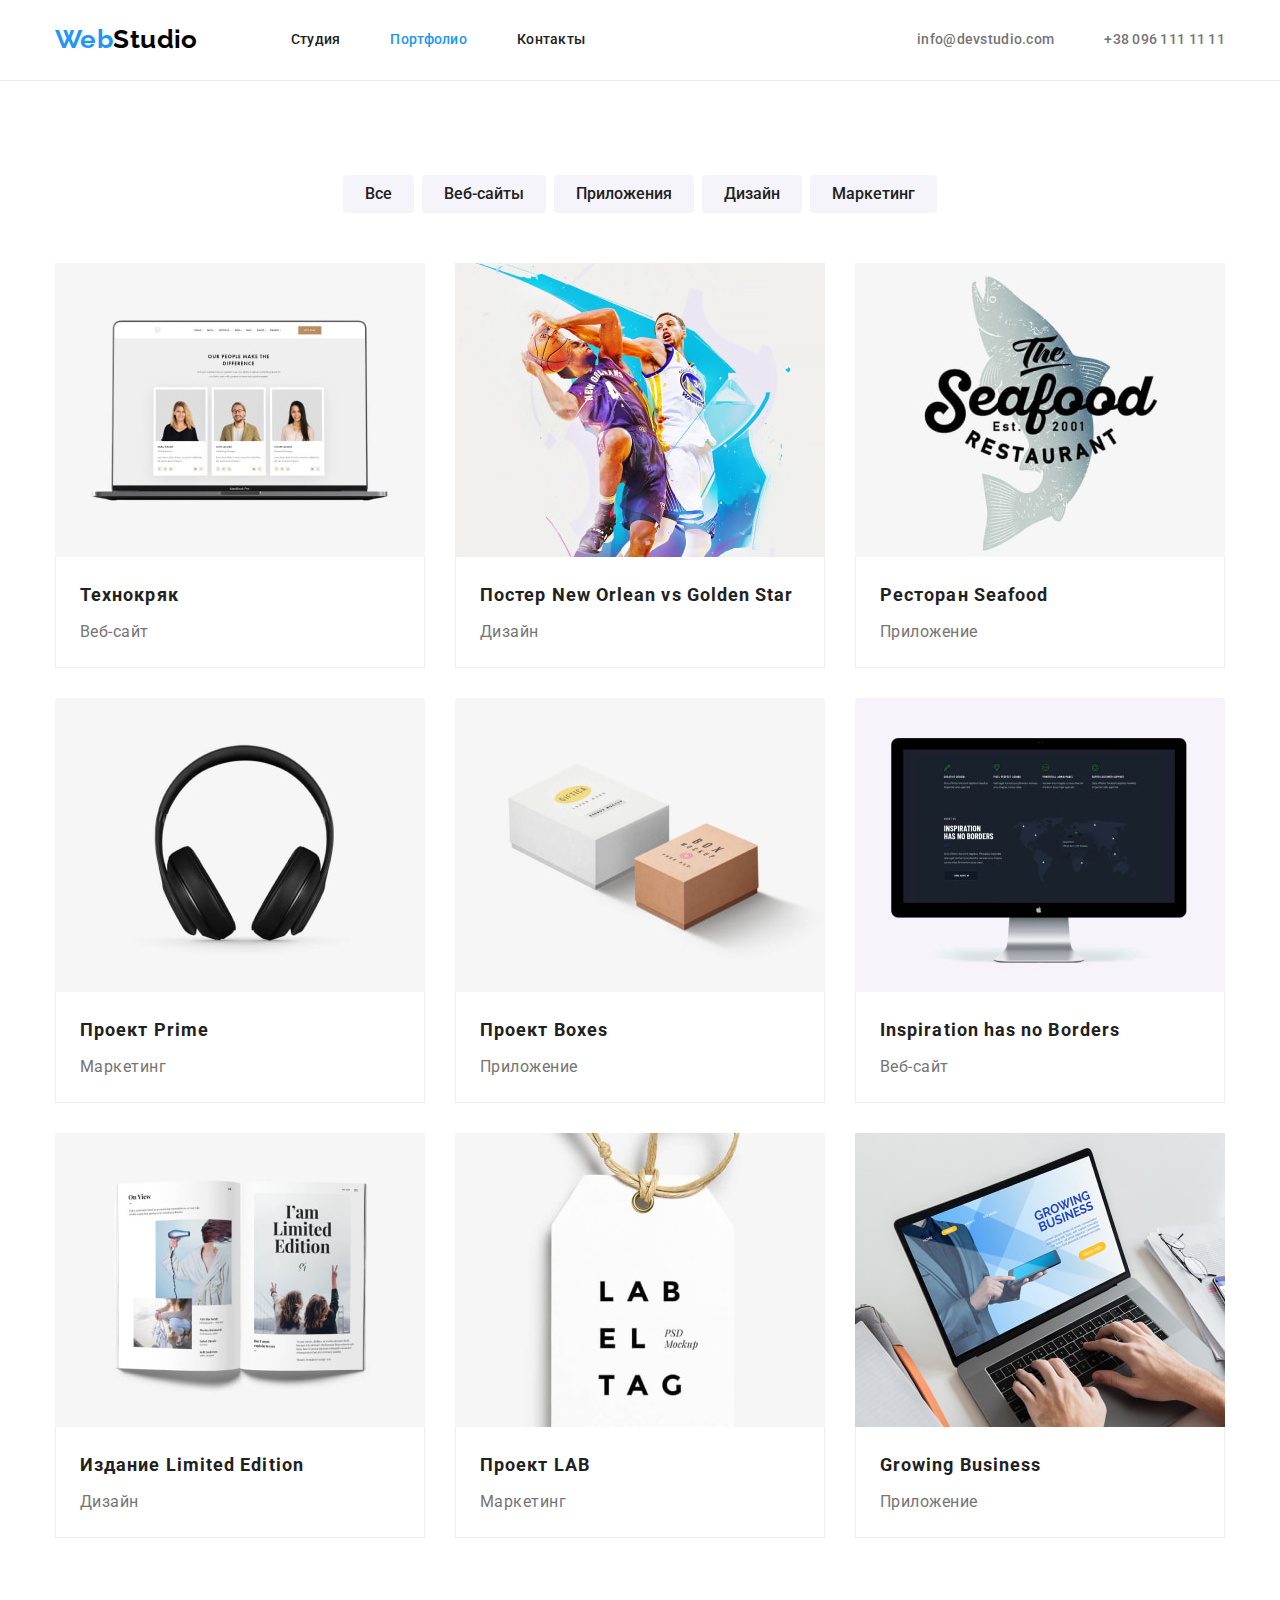
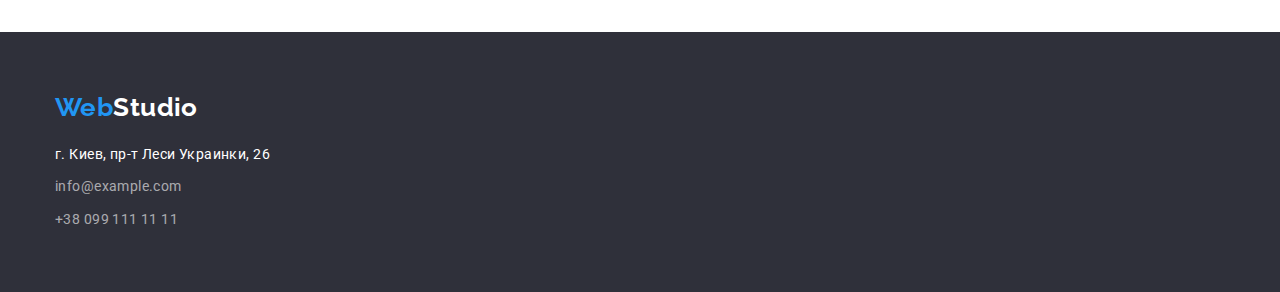
==== portfolio.html @ a1b55a48 "Initial commit" ====
<!DOCTYPE html>
<html lang="ru">

<head>
    <meta charset="UTF-8">
    <meta http-equiv="X-UA-Compatible" content="IE=edge">
    <meta name="viewport" content="width=device-width, initial-scale=1.0">
    <title>Портфолио</title>
    <link rel="preconnect" href="https://fonts.googleapis.com">
    <link rel="preconnect" href="https://fonts.gstatic.com" crossorigin>
    <link
        href="https://fonts.googleapis.com/css2?family=Raleway:wght@700&family=Roboto:wght@400;500;700;900&display=swap"
        rel="stylesheet">
    <link rel="stylesheet" href="https://cdn.jsdelivr.net/npm/modern-normalize@1.1.0/modern-normalize.min.css">
    <link rel="stylesheet" href="./css/styles.css">
</head>

<body>
    <!-- Шапка сайта  -->
    <header class="header">
        <div class="container main-nav">
            <a class="logo logo-header" href="./index.html">Web<span class="logo-item-header">Studio</span></a>
            <nav class="nav-header">
                <ul class="nav-list list">
                    <li class="nav-item">
                        <a class="nav-link" href="./index.html">Студия</a>
                    </li>
                    <li class="nav-item">
                        <a class="current-link" href="./portfolio.html">Портфолио</a>
                    </li>
                    <li class="nav-item">
                        <a class="nav-link" href="#contacts">Контакты</a>
                    </li>
                </ul>
            </nav>
            <ul class="nav-list-contacts list">
                <li class="nav-item-contacts">
                    <a class="nav-link-contacts" href="mailto:info@devstudio.com">info@devstudio.com</a>
                </li>
                <li class="nav-item-contacts">
                    <a class="nav-link-contacts" href="tel:+38096111111">+38 096 111 11 11</a>
                </li>
            </ul>
        </div>
    </header>
    <!-- Уникальный контент -->
    <main>
        <section class="portfolio section">
            <div class="container">
                <h1 class="visually-hidden">Портфолио</h1>
                <!-- Фильтр страницы -->
                <ul class="filter-list list">
                    <li class="filter-item">
                        <button class="filter-btn" type="button">Все</button>
                    </li>
                    <li class="filter-item">
                        <button class="filter-btn" type="button">Веб-сайты</button>
                    </li>
                    <li class="filter-item">
                        <button class="filter-btn" type="button">Приложения</button>
                    </li>
                    <li class="filter-item">
                        <button class="filter-btn" type="button">Дизайн</button>
                    </li>
                    <li class="filter-item">
                        <button class="filter-btn" type="button">Маркетинг</button>
                    </li>
                </ul>
                <!-- Портфолио -->
                <ul class="portfolio-list list">
                    <li class="portfolio-item">
                        <a class="portfolio-link" href="">
                            <img class="portfolio-img" src="./images/portfolio/img-1.jpg"
                                        alt="изображение команды" width="370" height="294">
                            <div class="portfolio-content">
                                <h2 class="portfolio-subtitle">Технокряк</h2>
                                <p class="portfolio-txt">Веб-сайт</p>
                            </div>
                        </a>
                    </li>
                    <li class="portfolio-item">
                        <a class="portfolio-link" href="">
                            <img class="portfolio-img" src="./images/portfolio/img-2.jpg" alt="изображение постера"
                                width="370" height="294">
                            <div class="portfolio-content">
                                <h2 class="portfolio-subtitle">Постер New Orlean vs Golden Star</h2>
                                <p class="portfolio-txt">Дизайн</p>
                            </div>
                        </a>
                    </li>
                    <li class="portfolio-item">
                        <a class="portfolio-link" href="">
                            <img class="portfolio-img" src="./images/portfolio/img-3.jpg"
                                        alt="логотип ресторана Seafood" width="370" height="294">
                            <div class="portfolio-content">
                                <h2 class="portfolio-subtitle">Ресторан Seafood</h2>
                                <p class="portfolio-txt">Приложение</p>
                            </div>
                        </a>
                    </li>
                    <li class="portfolio-item">
                        <a class="portfolio-link" href="">
                            <img class="portfolio-img" src="./images/portfolio/img-4.jpg"
                                        alt="изображение наушников" width="370" height="294">
                            <div class="portfolio-content">
                                <h2 class="portfolio-subtitle">Проект Prime</h2>
                                <p class="portfolio-txt">Маркетинг</p>
                            </div>
                        </a>
                    </li>
                    <li class="portfolio-item">
                        <a class="portfolio-link" href="">
                            <img class="portfolio-img" src="./images/portfolio/img-5.jpg"
                                        alt="изображение подарочных коробок" width="370" height="294">
                            <div class="portfolio-content">
                                <h2 class="portfolio-subtitle">Проект Boxes</h2>
                                <p class="portfolio-txt">Приложение</p>
                            </div>
                        </a>
                    </li>
                    <li class="portfolio-item">
                        <a class="portfolio-link" href="">
                            <img class="portfolio-img" src="./images/portfolio/img-6.jpg"
                                        alt="изображение монитора компьютера" width="370" height="294">
                            <div class="portfolio-content">
                                <h2 class="portfolio-subtitle">Inspiration has no Borders</h2>
                                <p class="portfolio-txt">Веб-сайт</p>
                            </div>
                        </a>
                    </li>
                    <li class="portfolio-item">
                        <a class="portfolio-link" href="">
                            <img class="portfolio-img" src="./images/portfolio/img-7.jpg"
                                        alt="изображение книги" width="370" height="294">
                            <div class="portfolio-content">
                                <h2 class="portfolio-subtitle">Издание Limited Edition</h2>
                                <p class="portfolio-txt">Дизайн</p>
                            </div>
                        </a>
                    </li>
                    <li class="portfolio-item">
                        <a class="portfolio-link" href="">
                            <img class="portfolio-img" src="./images/portfolio/img-8.jpg"
                                        alt="изображение бирки" width="370" height="294">
                            <div class="portfolio-content">
                                <h2 class="portfolio-subtitle">Проект LAB</h2>
                                <p class="portfolio-txt">Маркетинг</p>
                        </a>
                            </div>
                    </li>
                    <li class="portfolio-item">
                        <a class="portfolio-link" href="">
                            <img class="portfolio-img" src="./images/portfolio/img-9.jpg"
                                        alt="изображение ноутбука" width="370" height="294">
                            <div class="portfolio-content">
                                <h2 class="portfolio-subtitle">Growing Business</h2>
                                <p class="portfolio-txt">Приложение</p>
                            </div>
                        </a>
                    </li>
                </ul>
            </div>
        </section>
    </main>
    <!-- Подвал сайта (контакты) -->
    <footer class="footer">
        <div class="container footer-container">
            <a class="logo logo-footer" href="./index.html">Web<span class="logo-item-footer">Studio</span></a>
            <address address class="loc" id="contacts">
                г. Киев, пр-т Леси Украинки, 26
                <ul class="contacts-list list">
                    <li class="contacts-item">
                        <a class="contacts-link" href="mailto:info@example.com">info@example.com</a>
                    </li>
                    <li class="contacts-item">
                        <a class="contacts-link" href="tel:+380991111111">+38 099 111 11 11</a>
                    </li>
                </ul>
            </address>
        </div>
    </footer>
</body>

</html>
---- css/styles.css ----
:root {
  /* Основные шрифты */
  --main-font: "Roboto", sans-serif;
  --secondary-font: "Raleway", sans-serif;
  /* Светлая тема текста */
  --primary-text-color: #212121;
  --secondary-text-color: #757575;
  --accent-color: #2196f3;
  /* Темная тема текста */
  --primary-text-darktheme: #fff;
  /* Светлая тема фона */
  --primary-light-bg: #fff;
  --secondary-light-bg: #f5f4fa;
  /* Темная тема фона */
  --primary-dark-bg: #2f303a;
}

/* Utilities */
.list {
  padding-left: 0;
  list-style-type: none;
}
h1,
h2,
h3,
h4,
h5,
h6,
p,
ul {
  margin-top: 0;
  margin-bottom: 0;
}
img {
  display: block;
}

body {
  font-family: var(--main-font);
  font-size: 14px;
  line-height: 1.14;
  letter-spacing: 0.03em;

  color: var(--primary-text-color);
}

.container {
  width: 1200px;
  margin: 0 auto;
  padding: 0 15px;
}

.section {
  padding-top: 94px;
  padding-bottom: 94px;
}

/* Header */
.header {
  border-bottom: 1px solid #ececec;
  background-color: var(--primary-light-bg);
}

/* Main nav */
.main-nav {
  display: flex;
  align-items: center;
}
.logo-header {
  padding-top: 24px;
  padding-bottom: 25px;
}
.logo {
  font-family: var(--secondary-font);
  font-weight: 700;
  font-size: 26px;
  line-height: 1.19;
  text-decoration: none;

  color: #2196f3;
}
.logo-item-header {
  color: #000000;
}
.logo-item-footer {
  color: var(--primary-text-darktheme);
}
.nav-list {
  display: flex;
}
.nav-header {
  margin-left: 93px;
}
.nav-list .nav-item:not(:last-child) {
  margin-right: 50px;
}
.current-link {
  display: block;
  padding-top: 32px;
  padding-bottom: 32px;

  font-weight: 500;
  letter-spacing: 0.02em;
  color: var(--accent-color);
  text-decoration: none;
}
.nav-link {
  display: block;
  padding-top: 32px;
  padding-bottom: 32px;

  font-weight: 500;
  letter-spacing: 0.02em;
  text-decoration: none;

  color: var(--primary-text-color);
}
.nav-link:hover,
.nav-link:focus {
  color: var(--accent-color);
}
.nav-list-contacts {
  display: flex;
  margin-left: auto;
}
.nav-list-contacts .nav-item-contacts + .nav-item-contacts {
  margin-left: 50px;
}

.nav-link-contacts {
  display: flex;
  padding-top: 32px;
  padding-bottom: 32px;

  font-weight: 500;
  font-size: 14px;
  line-height: 1.14;
  letter-spacing: 0.02em;
  text-decoration: none;

  color: var(--secondary-text-color);
}
.nav-link-contacts:hover,
.nav-link-contacts:focus {
  color: var(--accent-color);
}

/* Hero */
.hero-section {
  text-align: center;
  background-color: var(--primary-dark-bg);
  padding: 200px 0;
}
.hero-title {
  max-width: 696px;
  margin-left: auto;
  margin-right: auto;
  margin-bottom: 30px;

  font-weight: 900;
  font-size: 44px;
  line-height: 1.36;
  letter-spacing: 0.06em;
  text-transform: uppercase;

  color: var(--primary-text-darktheme);
}
.hero-btn {
  display: inline-block;
  width: 200px;
  height: 50px;
  border-radius: 4px;
  border: none;

  font-weight: 700;
  font-size: 16px;
  line-height: 1.87;
  align-items: center;
  text-align: center;
  letter-spacing: 0.06em;
  cursor: pointer;

  color: var(--primary-text-darktheme);
  background-color: var(--accent-color);
}
.hero-btn:hover {
  background-color: #188ce8;
}
.visually-hidden {
  position: absolute;
  white-space: nowrap;
  width: 1px;
  height: 1px;
  overflow: hidden;
  border: 0;
  padding: 0;
  clip: rect(0 0 0 0);
  clip-path: inset(50%);
  margin: -1px;
}

/* Main index.html */
.benefits {
  padding-bottom: 0;
}
.benefits-list {
  display: flex;
}
.subtitle-benefits {
  margin-bottom: 10px;

  font-weight: 700;
  font-size: 14px;
  line-height: 1.14;
  text-transform: uppercase;
}
.benefits-item {
  max-width: 270px;
}
.benefits-item:not(:last-child) {
  margin-right: 30px;
}

.benefits-txt {
  line-height: 1.7;
  color: var(--secondary-text-color);
}

/* Team */
.team {
  background-color: var(--secondary-light-bg);
}
.space-list {
  display: flex;
}
.space-list .space-item:not(:last-child) {
  margin-right: 30px;
}
.space-title,
.team-title {
  margin-bottom: 50px;

  font-weight: 700;
  font-size: 36px;
  line-height: 1.16;
  text-align: center;
}
.team-list {
  display: flex;
}
.team-item {
  background: var(--primary-light-bg);
  box-shadow: 0px 1px 3px rgba(0, 0, 0, 0.12), 0px 1px 1px rgba(0, 0, 0, 0.14),
    0px 2px 1px rgba(0, 0, 0, 0.2);
  border-radius: 0px 0px 4px 4px;
}
.team-list .team-item:not(:last-child) {
  margin-right: 30px;
}
.team-content {
  padding: 30px 0;
}
.subtitle-team {
  margin-bottom: 10px;

  font-weight: 500;
  font-size: 16px;
  line-height: 1.18;
  text-align: center;
}
.team-txt {
  font-size: 16px;
  line-height: 1.18;
  text-align: center;

  color: var(--secondary-text-color);
}

/* Main portfolio.html */
.portfolio {
  display: flex;
}
.filter-list {
  display: flex;
  justify-content: center;
  margin-bottom: 50px;
}
.filter-item:not(:last-child) {
  margin-right: 8px;
}
.filter-btn {
  padding: 6px 22px 6px 22px;
  border-radius: 4px;
  border: none;

  font-weight: 500;
  font-size: 16px;
  line-height: 1.62;
  text-align: center;
  cursor: pointer;

  color: var(--primary-text-color);
  background-color: var(--secondary-light-bg);
}
.filter-btn:hover,
.filter-btn:focus {
  color: var(--primary-text-darktheme);
  background-color: var(--accent-color);
}
.portfolio-list {
  display: flex;
  flex-wrap: wrap;
  margin-right: -30px;
  margin-bottom: -30px;
}
.portfolio-item {
  width: calc((100% - 90px) / 3);
  margin-right: 30px;
  margin-bottom: 30px;
}
.portfolio-img {
  max-width: 100%;
}
.portfolio-content {
  padding: 20px 24px;
  background: #ffffff;
  border: 1px solid #eeeeee;
  border-top: 0;
}

.portfolio-link {
  text-decoration: none;
  color: var(--primary-text-color);
}
.portfolio-subtitle {
  margin-bottom: 4px;

  font-weight: 700;
  font-size: 18px;
  line-height: 2;
  letter-spacing: 0.06em;
}
.portfolio-txt {
  font-size: 16px;
  line-height: 1.87;
  letter-spacing: 0.03em;

  color: var(--secondary-text-color);
}

/* Footer */
.footer {
  background-color: var(--primary-dark-bg);
  display: flex;
  padding-top: 60px;
  padding-bottom: 60px;
}
.logo-footer {
  display: inline-block;
}
.loc {
  margin-top: 20px;
  line-height: 1.7;
  font-style: normal;

  color: var(--primary-text-darktheme);
}
.contacts-list {
  margin-top: 9px;
}
.contacts-list .contacts-item + .contacts-item {
  margin-top: 9px;
}

.contacts-link {
  text-decoration: none;
  font-style: normal;

  color: rgba(255, 255, 255, 0.6);
}
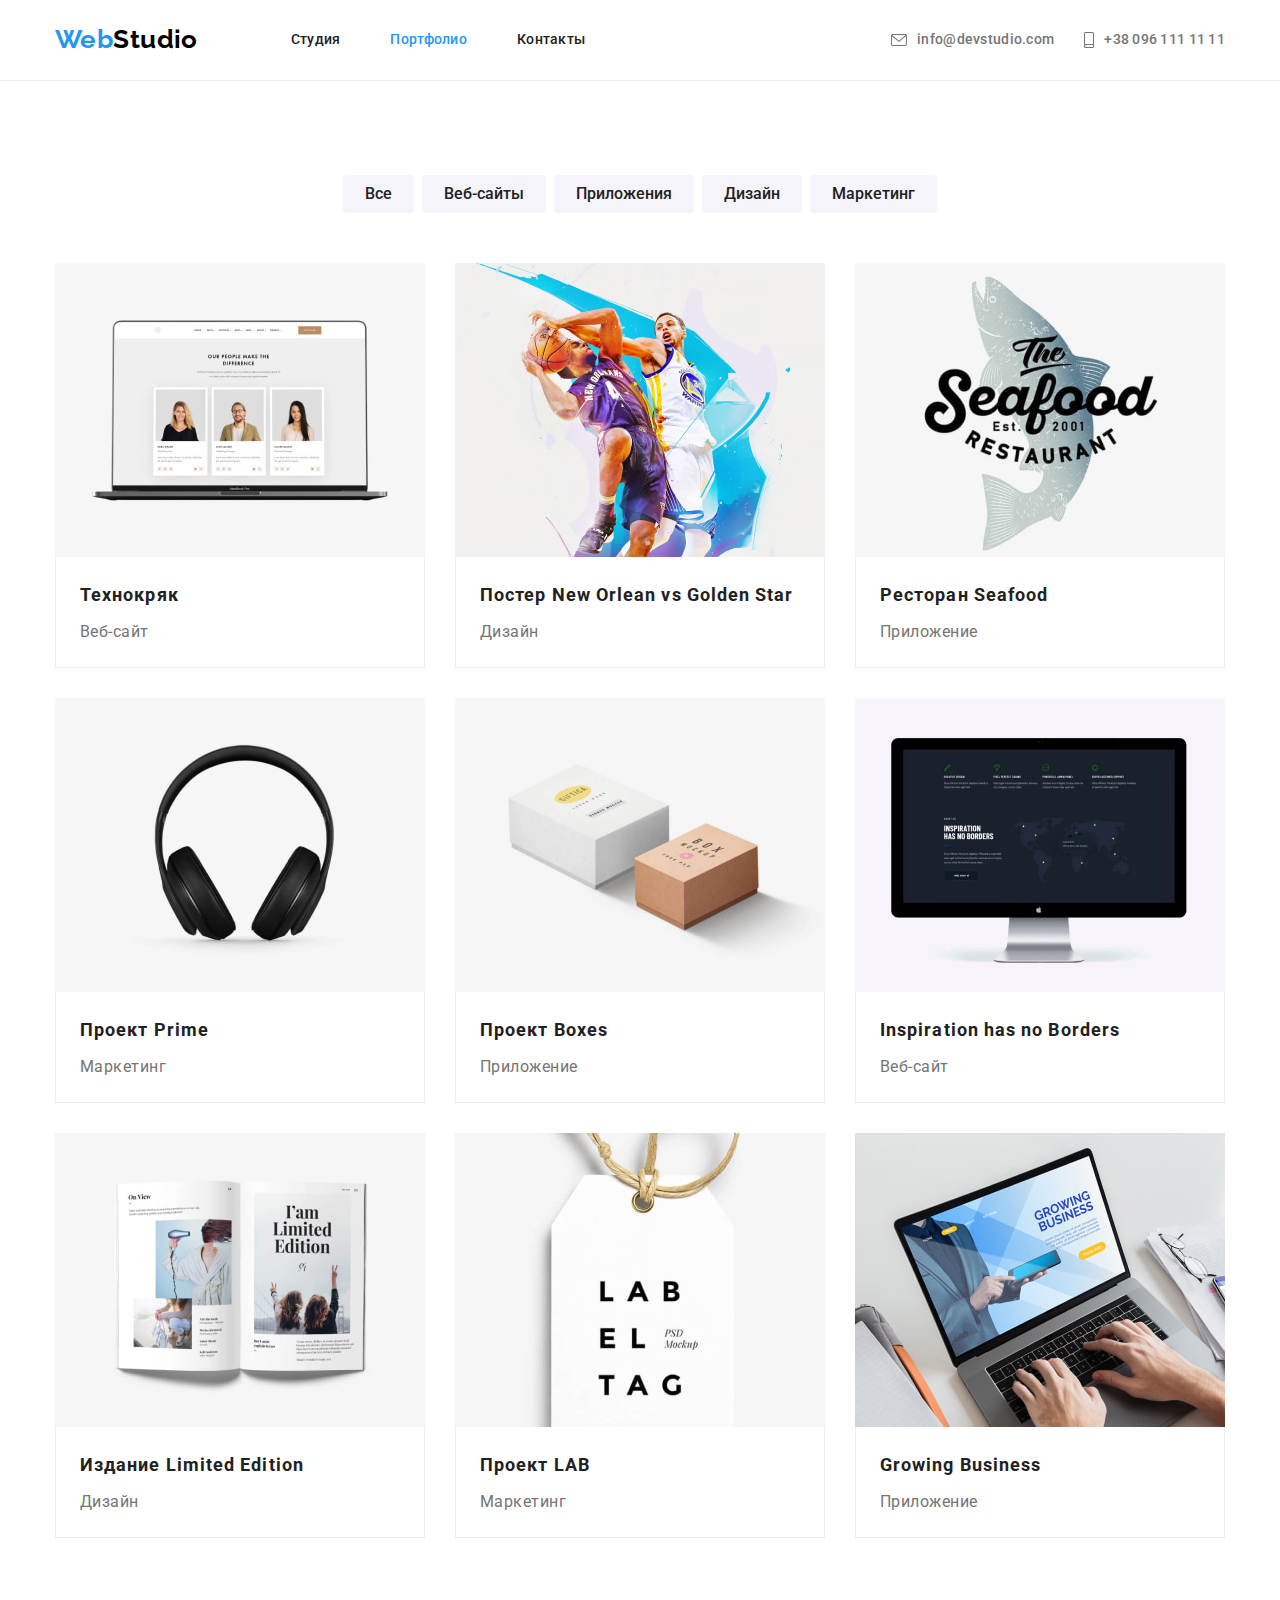
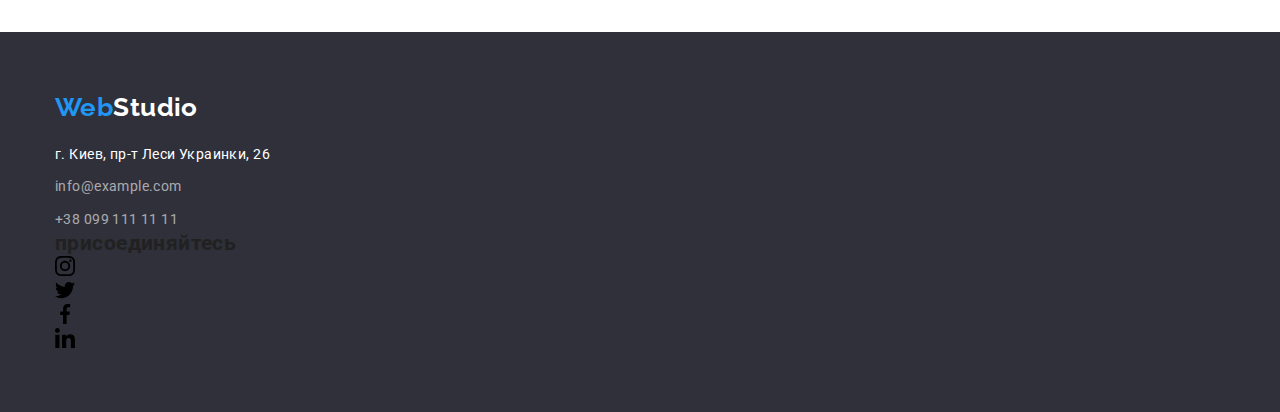
==== commit 19cd5f51: "Update portfolio.html" ====
--- a/portfolio.html
+++ b/portfolio.html
@@ -35,10 +35,20 @@
             </nav>
             <ul class="nav-list-contacts list">
                 <li class="nav-item-contacts">
-                    <a class="nav-link-contacts" href="mailto:info@devstudio.com">info@devstudio.com</a>
+                    <a class="nav-icon-link" href="mailto:info@devstudio.com">
+                        <svg class="nav-icon" width="16" height="12">
+                            <use href="./images/icons.svg#envelope"></use>
+                        </svg>
+                        <a class="nav-link-contacts" href="mailto:info@devstudio.com">info@devstudio.com</a>
+                    </a>
                 </li>
                 <li class="nav-item-contacts">
-                    <a class="nav-link-contacts" href="tel:+38096111111">+38 096 111 11 11</a>
+                    <a class="nav-icon-link" href="tel:+38096111111">
+                        <svg class="nav-icon" width="10" height="16">
+                            <use href="./images/icons.svg#smartphone"></use>
+                        </svg>
+                        <a class="nav-link-contacts" href="tel:+38096111111">+38 096 111 11 11</a>
+                    </a>
                 </li>
             </ul>
         </div>
@@ -164,19 +174,56 @@
     </main>
     <!-- Подвал сайта (контакты) -->
     <footer class="footer">
-        <div class="container footer-container">
-            <a class="logo logo-footer" href="./index.html">Web<span class="logo-item-footer">Studio</span></a>
-            <address address class="loc" id="contacts">
-                г. Киев, пр-т Леси Украинки, 26
-                <ul class="contacts-list list">
-                    <li class="contacts-item">
-                        <a class="contacts-link" href="mailto:info@example.com">info@example.com</a>
-                    </li>
-                    <li class="contacts-item">
-                        <a class="contacts-link" href="tel:+380991111111">+38 099 111 11 11</a>
-                    </li>
-                </ul>
-            </address>
+        <div class="container">
+            <div class="footer-content">
+                <div class="footer-address">
+                    <a class="logo logo-footer" href="./index.html">Web<span class="logo-item-footer">Studio</span></a>
+                    <address class="loc" id="contacts">
+                        г. Киев, пр-т Леси Украинки, 26
+                        <ul class="contacts-list list">
+                            <li class="contacts-item">
+                                <a class="contacts-link" href="mailto:info@example.com">info@example.com</a>
+                            </li>
+                            <li class="contacts-item">
+                                <a class="contacts-link" href="tel:+380991111111">+38 099 111 11 11</a>
+                            </li>
+                        </ul>
+                    </address>
+                </div>
+                <div class="join">
+                    <h2 class="footer-title">присоединяйтесь</h2>
+                    <ul class="footer-solials-list list">
+                        <li class="footer-solials-item">
+                            <a class="footer-solials-link" href="" aria-label="Instagram">
+                                <svg class="footer-solials-icons" width="20" height="20">
+                                    <use href="./images/icons.svg#instagram"></use>
+                                </svg>
+                            </a>
+                        </li>
+                        <li class="footer-solials-item">
+                            <a class="footer-solials-link" href="" aria-label="Twitter">
+                                <svg class="footer-solials-icons" width="20" height="20">
+                                    <use href="./images/icons.svg#twitter"></use>
+                                </svg>
+                            </a>
+                        </li>
+                        <li class="footer-solials-item">
+                            <a class="footer-solials-link" href="" aria-label="Facebook">
+                                <svg class="footer-solials-icons" width="20" height="20">
+                                    <use href="./images/icons.svg#facebook"></use>
+                                </svg>
+                            </a>
+                        </li>
+                        <li class="footer-solials-item">
+                            <a class="footer-solials-link" href="" aria-label="LindedIn">
+                                <svg class="footer-solials-icons" width="20" height="20">
+                                    <use href="./images/icons.svg#linkedin"></use>
+                                </svg>
+                            </a>
+                        </li>
+                    </ul>
+                </div>
+            </div>
         </div>
     </footer>
 </body>
--- a/css/styles.css
+++ b/css/styles.css
@@ -91,6 +91,7 @@
 .nav-header {
   margin-left: 93px;
 }
+
 .nav-list .nav-item:not(:last-child) {
   margin-right: 50px;
 }
@@ -122,13 +123,27 @@
 .nav-list-contacts {
   display: flex;
   margin-left: auto;
+  align-items: center;
 }
 .nav-list-contacts .nav-item-contacts + .nav-item-contacts {
-  margin-left: 50px;
-}
-
+  margin-left: 30px;
+}
+.nav-item-contacts {
+  display: flex;
+}
+.nav-icon-link {
+  display: flex;
+  align-items: center;
+  padding-top: 32px;
+  padding-bottom: 32px;
+  color: var(--secondary-text-color);
+}
+.nav-icon-link + .nav-link-contacts {
+  margin-left: 10px;
+}
 .nav-link-contacts {
   display: flex;
+  align-items: center;
   padding-top: 32px;
   padding-bottom: 32px;
 
@@ -140,16 +155,33 @@
 
   color: var(--secondary-text-color);
 }
-.nav-link-contacts:hover,
-.nav-link-contacts:focus {
+.nav-item-contacts:hover .nav-icon-link,
+.nav-item-contacts:focus .nav-icon-link {
   color: var(--accent-color);
+}
+.nav-item-contacts:hover .nav-link-contacts,
+.nav-item-contacts:focus .nav-link-contacts {
+  color: var(--accent-color);
+}
+.nav-icon {
+  fill: currentColor;
 }
 
 /* Hero */
 .hero-section {
   text-align: center;
-  background-color: var(--primary-dark-bg);
+  background-color: #c4c4c4;
   padding: 200px 0;
+}
+.hero-overlay {
+  background-image: linear-gradient(
+      to right,
+      rgba(47, 48, 58, 0.4),
+      rgba(47, 48, 58, 0.4)
+    ),
+    url(../images/hero.jpg);
+  background-repeat: no-repeat;
+  background-position: 50% 50%;
 }
 .hero-title {
   max-width: 696px;
@@ -200,11 +232,33 @@
 }
 
 /* Main index.html */
+
+/* Benefits */
 .benefits {
   padding-bottom: 0;
 }
 .benefits-list {
   display: flex;
+}
+.benefits-item {
+  max-width: 270px;
+}
+.benefits-list .icons {
+  display: flex;
+  align-content: center;
+  justify-content: center;
+  align-items: center;
+  background: #f5f4fa;
+  height: 120px;
+  margin-bottom: 30px;
+
+  border-radius: 4px;
+}
+.benefits-icon {
+  display: block;
+}
+.benefits-item:not(:last-child) {
+  margin-right: 30px;
 }
 .subtitle-benefits {
   margin-bottom: 10px;
@@ -214,13 +268,6 @@
   line-height: 1.14;
   text-transform: uppercase;
 }
-.benefits-item {
-  max-width: 270px;
-}
-.benefits-item:not(:last-child) {
-  margin-right: 30px;
-}
-
 .benefits-txt {
   line-height: 1.7;
   color: var(--secondary-text-color);
@@ -269,11 +316,51 @@
   text-align: center;
 }
 .team-txt {
+  margin-bottom: 16px;
+
   font-size: 16px;
   line-height: 1.18;
   text-align: center;
 
   color: var(--secondary-text-color);
+}
+.solials-list {
+  display: flex;
+  margin-left: 32px;
+  margin-right: 32px;
+}
+
+.solials-list .solials-item:not(:last-child) {
+  margin-right: 10px;
+}
+
+.solials-link {
+  display: flex;
+  justify-content: center;
+  align-items: center;
+  text-align: center;
+
+  width: 44px;
+  height: 44px;
+
+  background-color: var(--primary-light-bg);
+  border-radius: 50%;
+}
+
+.solials-icons {
+  display: inline-block;
+  fill: #afb1b8;
+  width: 20px;
+  height: 20px;
+}
+
+.solials-link:hover .solials-icons,
+.solials-link:focus .solials-icons {
+  fill: #fff;
+}
+.solials-link:hover,
+.solials-link:focus {
+  background-color: var(--accent-color);
 }
 
 /* Main portfolio.html */
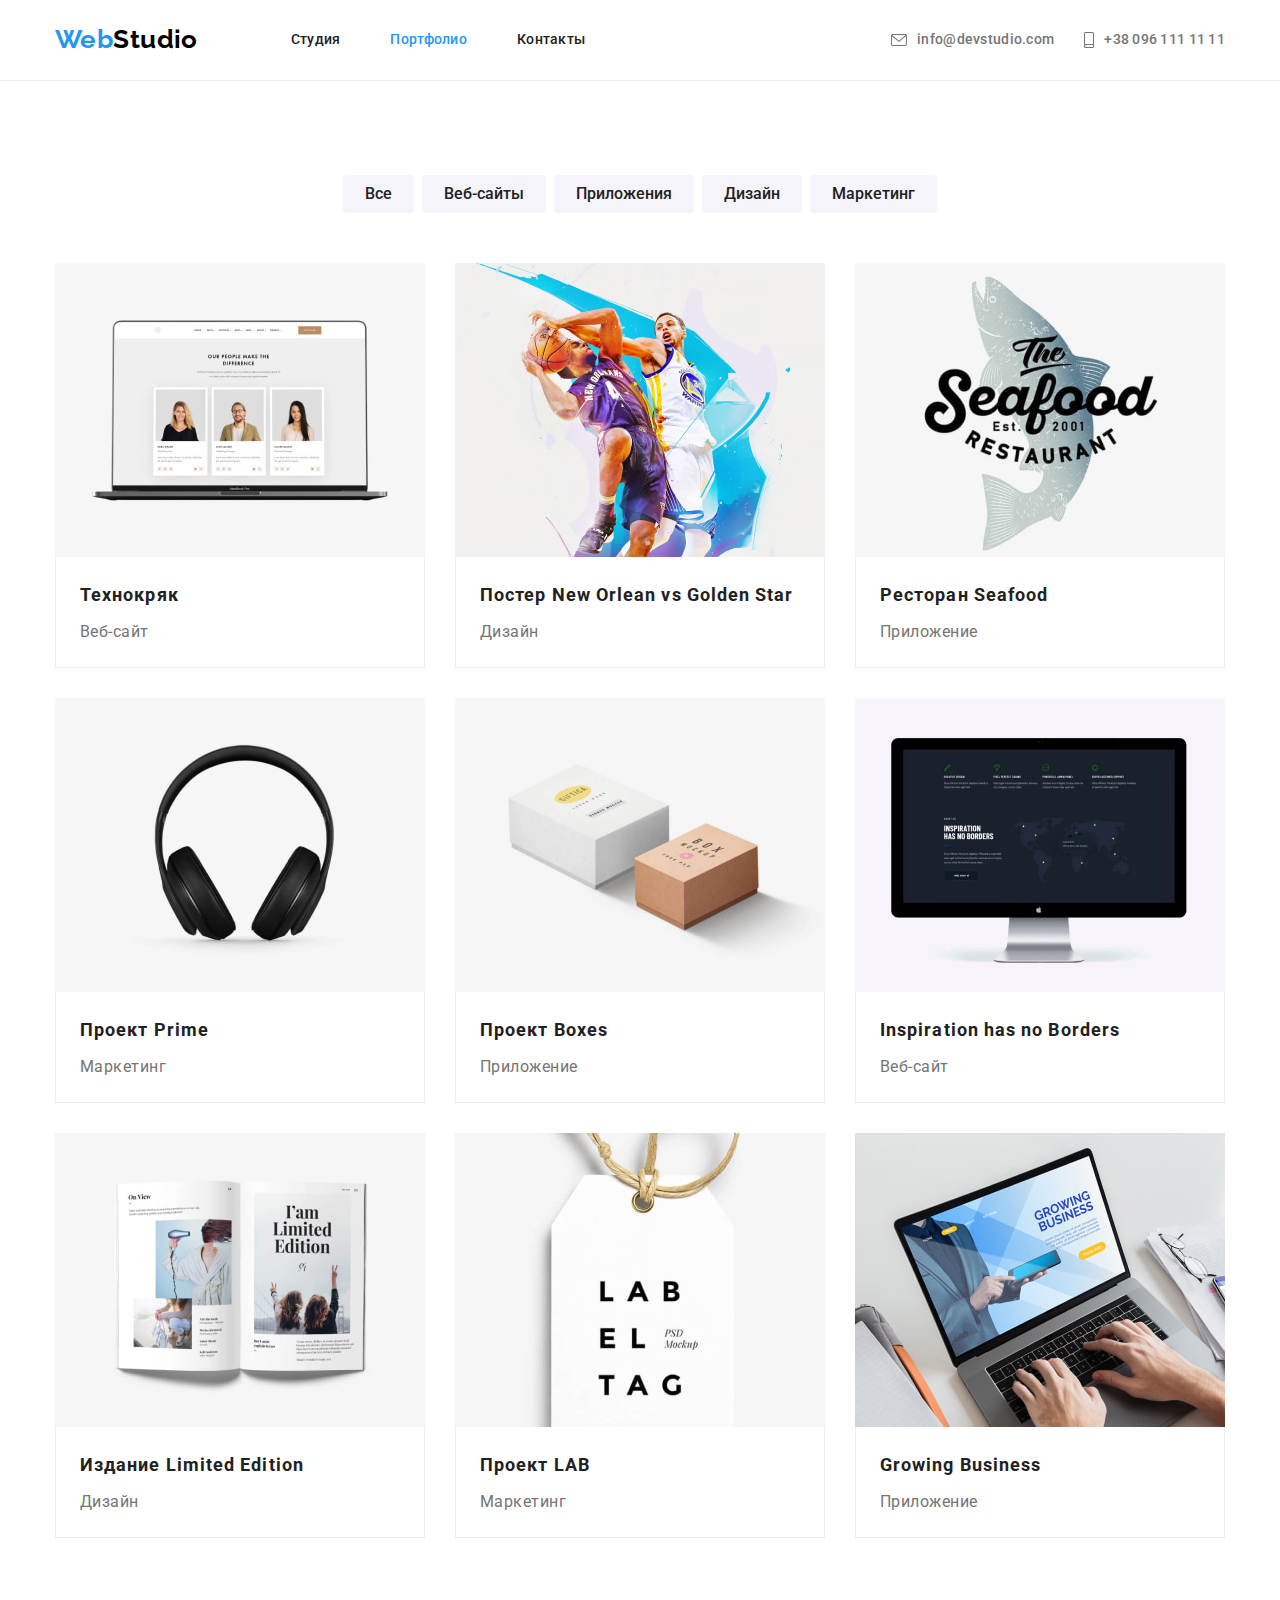
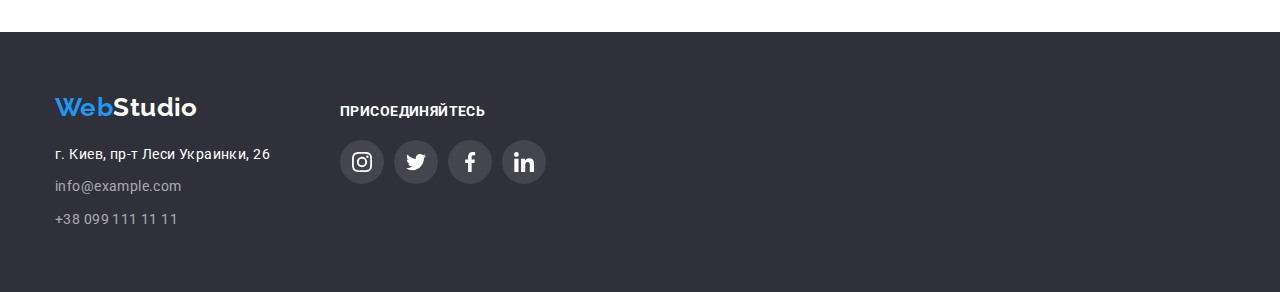
==== commit a4a53b83: "Update portfolio.html" ====
--- a/portfolio.html
+++ b/portfolio.html
@@ -35,19 +35,19 @@
             </nav>
             <ul class="nav-list-contacts list">
                 <li class="nav-item-contacts">
-                    <a class="nav-icon-link" href="mailto:info@devstudio.com">
+                    <a class="nav-link-contacts" href="mailto:info@devstudio.com">
                         <svg class="nav-icon" width="16" height="12">
                             <use href="./images/icons.svg#envelope"></use>
                         </svg>
-                        <a class="nav-link-contacts" href="mailto:info@devstudio.com">info@devstudio.com</a>
+                        info@devstudio.com
                     </a>
                 </li>
                 <li class="nav-item-contacts">
-                    <a class="nav-icon-link" href="tel:+38096111111">
+                    <a class="nav-link-contacts" href="tel:+38096111111">
                         <svg class="nav-icon" width="10" height="16">
                             <use href="./images/icons.svg#smartphone"></use>
                         </svg>
-                        <a class="nav-link-contacts" href="tel:+38096111111">+38 096 111 11 11</a>
+                        +38 096 111 11 11
                     </a>
                 </li>
             </ul>
@@ -174,55 +174,53 @@
     </main>
     <!-- Подвал сайта (контакты) -->
     <footer class="footer">
-        <div class="container">
-            <div class="footer-content">
-                <div class="footer-address">
-                    <a class="logo logo-footer" href="./index.html">Web<span class="logo-item-footer">Studio</span></a>
-                    <address class="loc" id="contacts">
-                        г. Киев, пр-т Леси Украинки, 26
-                        <ul class="contacts-list list">
-                            <li class="contacts-item">
-                                <a class="contacts-link" href="mailto:info@example.com">info@example.com</a>
-                            </li>
-                            <li class="contacts-item">
-                                <a class="contacts-link" href="tel:+380991111111">+38 099 111 11 11</a>
-                            </li>
-                        </ul>
-                    </address>
-                </div>
-                <div class="join">
-                    <h2 class="footer-title">присоединяйтесь</h2>
-                    <ul class="footer-solials-list list">
-                        <li class="footer-solials-item">
-                            <a class="footer-solials-link" href="" aria-label="Instagram">
-                                <svg class="footer-solials-icons" width="20" height="20">
-                                    <use href="./images/icons.svg#instagram"></use>
-                                </svg>
-                            </a>
+        <div class="container footer-content">
+            <div class="footer-address">
+                <a class="logo logo-footer" href="./index.html">Web<span class="logo-item-footer">Studio</span></a>
+                <address class="loc" id="contacts">
+                    г. Киев, пр-т Леси Украинки, 26
+                    <ul class="contacts-list list">
+                        <li class="contacts-item">
+                            <a class="contacts-link" href="mailto:info@example.com">info@example.com</a>
                         </li>
-                        <li class="footer-solials-item">
-                            <a class="footer-solials-link" href="" aria-label="Twitter">
-                                <svg class="footer-solials-icons" width="20" height="20">
-                                    <use href="./images/icons.svg#twitter"></use>
-                                </svg>
-                            </a>
-                        </li>
-                        <li class="footer-solials-item">
-                            <a class="footer-solials-link" href="" aria-label="Facebook">
-                                <svg class="footer-solials-icons" width="20" height="20">
-                                    <use href="./images/icons.svg#facebook"></use>
-                                </svg>
-                            </a>
-                        </li>
-                        <li class="footer-solials-item">
-                            <a class="footer-solials-link" href="" aria-label="LindedIn">
-                                <svg class="footer-solials-icons" width="20" height="20">
-                                    <use href="./images/icons.svg#linkedin"></use>
-                                </svg>
-                            </a>
+                        <li class="contacts-item">
+                            <a class="contacts-link" href="tel:+380991111111">+38 099 111 11 11</a>
                         </li>
                     </ul>
-                </div>
+                </address>
+            </div>
+            <div class="join">
+                <h2 class="footer-title">присоединяйтесь</h2>
+                <ul class="footer-socials-list list">
+                    <li class="footer-socials-item">
+                        <a class="footer-socials-link" href="" aria-label="Instagram">
+                            <svg class="footer-socials-icons" width="20" height="20">
+                                <use href="./images/icons.svg#instagram"></use>
+                            </svg>
+                        </a>
+                    </li>
+                    <li class="footer-socials-item">
+                        <a class="footer-socials-link" href="" aria-label="Twitter">
+                            <svg class="footer-socials-icons" width="20" height="20">
+                                <use href="./images/icons.svg#twitter"></use>
+                            </svg>
+                        </a>
+                    </li>
+                    <li class="footer-socials-item">
+                        <a class="footer-socials-link" href="" aria-label="Facebook">
+                            <svg class="footer-socials-icons" width="20" height="20">
+                                <use href="./images/icons.svg#facebook"></use>
+                            </svg>
+                        </a>
+                    </li>
+                    <li class="footer-socials-item">
+                        <a class="footer-socials-link" href="" aria-label="LindedIn">
+                            <svg class="footer-socials-icons" width="20" height="20">
+                                <use href="./images/icons.svg#linkedin"></use>
+                            </svg>
+                        </a>
+                    </li>
+                </ul>
             </div>
         </div>
     </footer>
--- a/css/styles.css
+++ b/css/styles.css
@@ -131,40 +131,24 @@
 .nav-item-contacts {
   display: flex;
 }
-.nav-icon-link {
+.nav-link-contacts {
   display: flex;
   align-items: center;
   padding-top: 32px;
   padding-bottom: 32px;
+  text-decoration: none;
+
+  font-weight: 500;
+  letter-spacing: 0.02em;
   color: var(--secondary-text-color);
-}
-.nav-icon-link + .nav-link-contacts {
-  margin-left: 10px;
-}
-.nav-link-contacts {
-  display: flex;
-  align-items: center;
-  padding-top: 32px;
-  padding-bottom: 32px;
-
-  font-weight: 500;
-  font-size: 14px;
-  line-height: 1.14;
-  letter-spacing: 0.02em;
-  text-decoration: none;
-
-  color: var(--secondary-text-color);
-}
-.nav-item-contacts:hover .nav-icon-link,
-.nav-item-contacts:focus .nav-icon-link {
-  color: var(--accent-color);
-}
-.nav-item-contacts:hover .nav-link-contacts,
-.nav-item-contacts:focus .nav-link-contacts {
-  color: var(--accent-color);
 }
 .nav-icon {
   fill: currentColor;
+  margin-right: 10px;
+}
+.nav-link-contacts:hover,
+.nav-link-contacts:focus {
+  color: var(--accent-color);
 }
 
 /* Hero */
@@ -174,14 +158,15 @@
   padding: 200px 0;
 }
 .hero-overlay {
+  max-width: 1600px;
+  margin-left: auto;
+  margin-right: auto;
   background-image: linear-gradient(
       to right,
       rgba(47, 48, 58, 0.4),
       rgba(47, 48, 58, 0.4)
     ),
     url(../images/hero.jpg);
-  background-repeat: no-repeat;
-  background-position: 50% 50%;
 }
 .hero-title {
   max-width: 696px;
@@ -284,7 +269,8 @@
   margin-right: 30px;
 }
 .space-title,
-.team-title {
+.team-title,
+.clients-title {
   margin-bottom: 50px;
 
   font-weight: 700;
@@ -305,7 +291,7 @@
   margin-right: 30px;
 }
 .team-content {
-  padding: 30px 0;
+  padding: 30px 32px;
 }
 .subtitle-team {
   margin-bottom: 10px;
@@ -324,17 +310,15 @@
 
   color: var(--secondary-text-color);
 }
-.solials-list {
-  display: flex;
-  margin-left: 32px;
-  margin-right: 32px;
-}
-
-.solials-list .solials-item:not(:last-child) {
+.socials-list {
+  display: flex;
+}
+
+.socials-list .socials-item:not(:last-child) {
   margin-right: 10px;
 }
 
-.solials-link {
+.socials-link {
   display: flex;
   justify-content: center;
   align-items: center;
@@ -347,22 +331,56 @@
   border-radius: 50%;
 }
 
-.solials-icons {
+.socials-icons {
   display: inline-block;
   fill: #afb1b8;
   width: 20px;
   height: 20px;
 }
 
-.solials-link:hover .solials-icons,
-.solials-link:focus .solials-icons {
+.socials-link:hover .socials-icons,
+.socials-link:focus .socials-icons {
   fill: #fff;
 }
-.solials-link:hover,
-.solials-link:focus {
+.socials-link:hover,
+.socials-link:focus {
   background-color: var(--accent-color);
 }
 
+/* Clients */
+.clients-list {
+  display: flex;
+}
+.clients-item:not(:last-child) {
+  margin-right: 30px;
+}
+.clients-link {
+  display: flex;
+  justify-content: center;
+  align-items: center;
+  text-align: center;
+
+  width: 170px;
+  height: 92px;
+
+  border: 1px solid #afb1b8;
+  border-radius: 4px;
+}
+.clients-icons {
+  display: inline-block;
+  width: 106px;
+  height: 60px;
+  fill: rgba(175, 177, 184, 1);
+}
+.clients-link:hover .clients-icons,
+.clients-link:focus .clients-icons {
+  fill: var(--accent-color);
+}
+.clients-link:hover,
+.clients-link:focus {
+  border: 1px solid var(--accent-color);
+  border-radius: 4px;
+}
 /* Main portfolio.html */
 .portfolio {
   display: flex;
@@ -376,7 +394,7 @@
   margin-right: 8px;
 }
 .filter-btn {
-  padding: 6px 22px 6px 22px;
+  padding: 6px 22px;
   border-radius: 4px;
   border: none;
 
@@ -393,6 +411,8 @@
 .filter-btn:focus {
   color: var(--primary-text-darktheme);
   background-color: var(--accent-color);
+  box-shadow: 0px 3px 1px rgba(0, 0, 0, 0.1), 0px 1px 2px rgba(0, 0, 0, 0.08),
+    0px 2px 2px rgba(0, 0, 0, 0.12);
 }
 .portfolio-list {
   display: flex;
@@ -414,11 +434,18 @@
   border: 1px solid #eeeeee;
   border-top: 0;
 }
-
 .portfolio-link {
+  display: block;
   text-decoration: none;
+
   color: var(--primary-text-color);
 }
+.portfolio-link:hover,
+.portfolio-link:focus {
+  box-shadow: 0px 1px 1px rgba(0, 0, 0, 0.12), 0px 4px 4px rgba(0, 0, 0, 0.06),
+    1px 4px 6px rgba(0, 0, 0, 0.16);
+}
+
 .portfolio-subtitle {
   margin-bottom: 4px;
 
@@ -442,6 +469,10 @@
   padding-top: 60px;
   padding-bottom: 60px;
 }
+.footer-content {
+  display: flex;
+  align-items: baseline;
+}
 .logo-footer {
   display: inline-block;
 }
@@ -465,3 +496,43 @@
 
   color: rgba(255, 255, 255, 0.6);
 }
+.join {
+  margin-left: 70px;
+}
+.footer-title {
+  font-size: 14px;
+  text-transform: uppercase;
+
+  margin-bottom: 20px;
+
+  color: var(--primary-text-darktheme);
+}
+.footer-socials-list {
+  display: flex;
+}
+.footer-socials-list .footer-socials-item:not(:last-child) {
+  margin-right: 10px;
+}
+.footer-socials-link {
+  display: flex;
+  justify-content: center;
+  align-items: center;
+  text-align: center;
+
+  width: 44px;
+  height: 44px;
+
+  background: rgba(255, 255, 255, 0.1);
+  border-radius: 50%;
+}
+
+.footer-socials-icons {
+  display: inline-block;
+  fill: #fff;
+  width: 20px;
+  height: 20px;
+}
+.footer-socials-link:hover,
+.footer-socials-link:focus {
+  background-color: var(--accent-color);
+}
